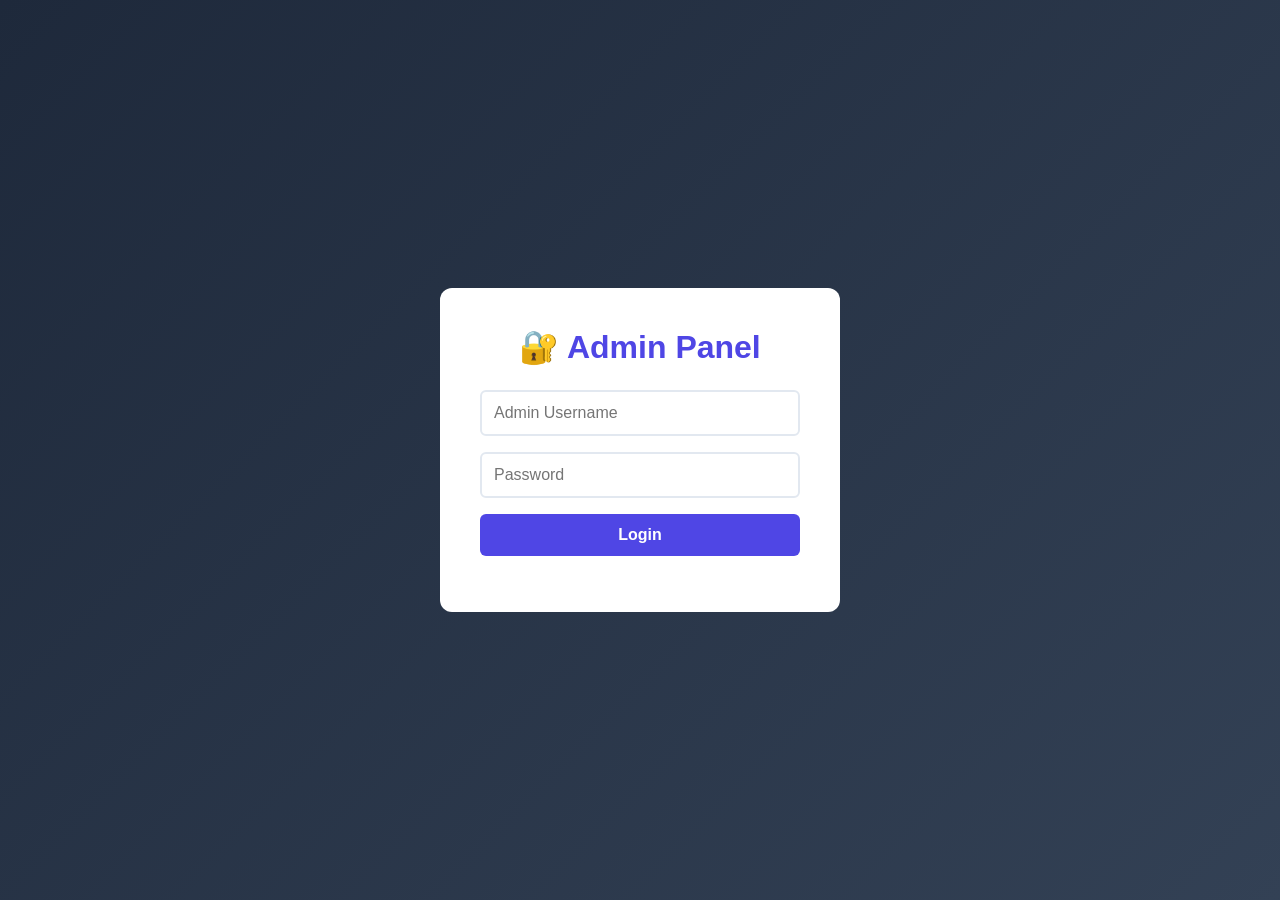
==== admin/index.html @ a1a54f3e "Initial chat system deployment" ====
<!DOCTYPE html>
<html lang="en">
<head>
    <meta charset="UTF-8">
    <meta name="viewport" content="width=device-width, initial-scale=1.0">
    <title>Admin Login - Chat System</title>
    <link rel="stylesheet" href="css/admin.css">
</head>
<body>
    <div class="admin-login-container">
        <div class="login-box">
            <h1>🔐 Admin Panel</h1>
            <form id="adminLoginForm">
                <div class="input-group">
                    <input type="text" id="admin-username" placeholder="Admin Username" required>
                </div>
                <div class="input-group">
                    <input type="password" id="admin-password" placeholder="Password" required>
                </div>
                <button type="submit" class="btn btn-primary">Login</button>
            </form>
            <div id="error-message" class="error-message"></div>
        </div>
    </div>

    <script>
        const API_URL = 'http://localhost:8000';
        
        document.getElementById('adminLoginForm').addEventListener('submit', async (e) => {
            e.preventDefault();
            const username = document.getElementById('admin-username').value;
            const password = document.getElementById('admin-password').value;
            
            try {
                const response = await fetch(`${API_URL}/api/auth/login`, {
                    method: 'POST',
                    headers: { 'Content-Type': 'application/json' },
                    body: JSON.stringify({ username, password })
                });
                
                const data = await response.json();
                
                if (response.ok && data.user.is_admin) {
                    localStorage.setItem('admin_token', data.access_token);
                    window.location.href = 'dashboard.html';
                } else {
                    document.getElementById('error-message').textContent = 
                        data.user && !data.user.is_admin ? 'Access denied: Admin only' : 'Invalid credentials';
                }
            } catch (error) {
                document.getElementById('error-message').textContent = 'Network error';
            }
        });
    </script>
</body>
</html>
---- admin/css/admin.css ----
/* Admin Panel Styles */
:root {
    --primary: #4f46e5;
    --danger: #ef4444;
    --success: #10b981;
    --bg: #f8fafc;
    --sidebar: #1e293b;
    --text: #1e293b;
    --border: #e2e8f0;
}

* { margin: 0; padding: 0; box-sizing: border-box; }

body {
    font-family: 'Segoe UI', sans-serif;
    background-color: var(--bg);
    color: var(--text);
}

/* Login */
.admin-login-container {
    display: flex;
    justify-content: center;
    align-items: center;
    height: 100vh;
    background: linear-gradient(135deg, #1e293b 0%, #334155 100%);
}

.login-box {
    background: white;
    padding: 2.5rem;
    border-radius: 12px;
    width: 100%;
    max-width: 400px;
}

.login-box h1 { margin-bottom: 1.5rem; color: var(--primary); text-align: center; }

.input-group { margin-bottom: 1rem; }
.input-group input {
    width: 100%;
    padding: 0.75rem;
    border: 2px solid var(--border);
    border-radius: 6px;
    font-size: 1rem;
}

.btn {
    width: 100%;
    padding: 0.75rem;
    border: none;
    border-radius: 6px;
    font-size: 1rem;
    cursor: pointer;
    font-weight: 600;
}

.btn-primary { background: var(--primary); color: white; }
.btn-danger { background: var(--danger); color: white; width: auto; padding: 0.5rem 1rem; }
.btn-success { background: var(--success); color: white; width: auto; padding: 0.5rem 1rem; }
.btn-logout { background: #475569; color: white; margin-top: auto; }

.error-message { color: var(--danger); margin-top: 1rem; text-align: center; }

/* Layout */
.admin-layout { display: flex; min-height: 100vh; }

.admin-sidebar {
    width: 260px;
    background: var(--sidebar);
    color: white;
    padding: 2rem 1rem;
    display: flex;
    flex-direction: column;
}

.admin-sidebar h2 { margin-bottom: 2rem; }

.nav-link {
    display: block;
    padding: 0.75rem 1rem;
    color: #94a3b8;
    text-decoration: none;
    border-radius: 6px;
    margin-bottom: 0.5rem;
    transition: all 0.2s;
}

.nav-link:hover, .nav-link.active {
    background: rgba(255,255,255,0.1);
    color: white;
}

.admin-main {
    flex: 1;
    padding: 2rem;
    overflow-y: auto;
}

.section.hidden { display: none; }

/* Stats */
.stats-grid {
    display: grid;
    grid-template-columns: repeat(auto-fit, minmax(200px, 1fr));
    gap: 1.5rem;
    margin-top: 1.5rem;
}

.stat-card {
    background: white;
    padding: 1.5rem;
    border-radius: 12px;
    box-shadow: 0 2px 4px rgba(0,0,0,0.1);
}

.stat-card h3 { color: var(--text-secondary); font-size: 0.875rem; margin-bottom: 0.5rem; }
.stat-card p { font-size: 2rem; font-weight: bold; color: var(--primary); }

/* Tables */
.table-container {
    background: white;
    border-radius: 12px;
    overflow: hidden;
    margin-top: 1.5rem;
    box-shadow: 0 2px 4px rgba(0,0,0,0.1);
}

table {
    width: 100%;
    border-collapse: collapse;
}

th, td {
    padding: 1rem;
    text-align: left;
    border-bottom: 1px solid var(--border);
}

th { background: #f1f5f9; font-weight: 600; }

tr:hover { background: #f8fafc; }

.filters {
    display: flex;
    gap: 1rem;
    margin-top: 1rem;
}

.filters input {
    padding: 0.5rem 1rem;
    border: 1px solid var(--border);
    border-radius: 6px;
    flex: 1;
}

.badge {
    padding: 0.25rem 0.75rem;
    border-radius: 12px;
    font-size: 0.75rem;
    font-weight: 600;
}

.badge-active { background: #d1fae5; color: #065f46; }
.badge-banned { background: #fee2e2; color: #991b1b; }

.actions { display: flex; gap: 0.5rem; }
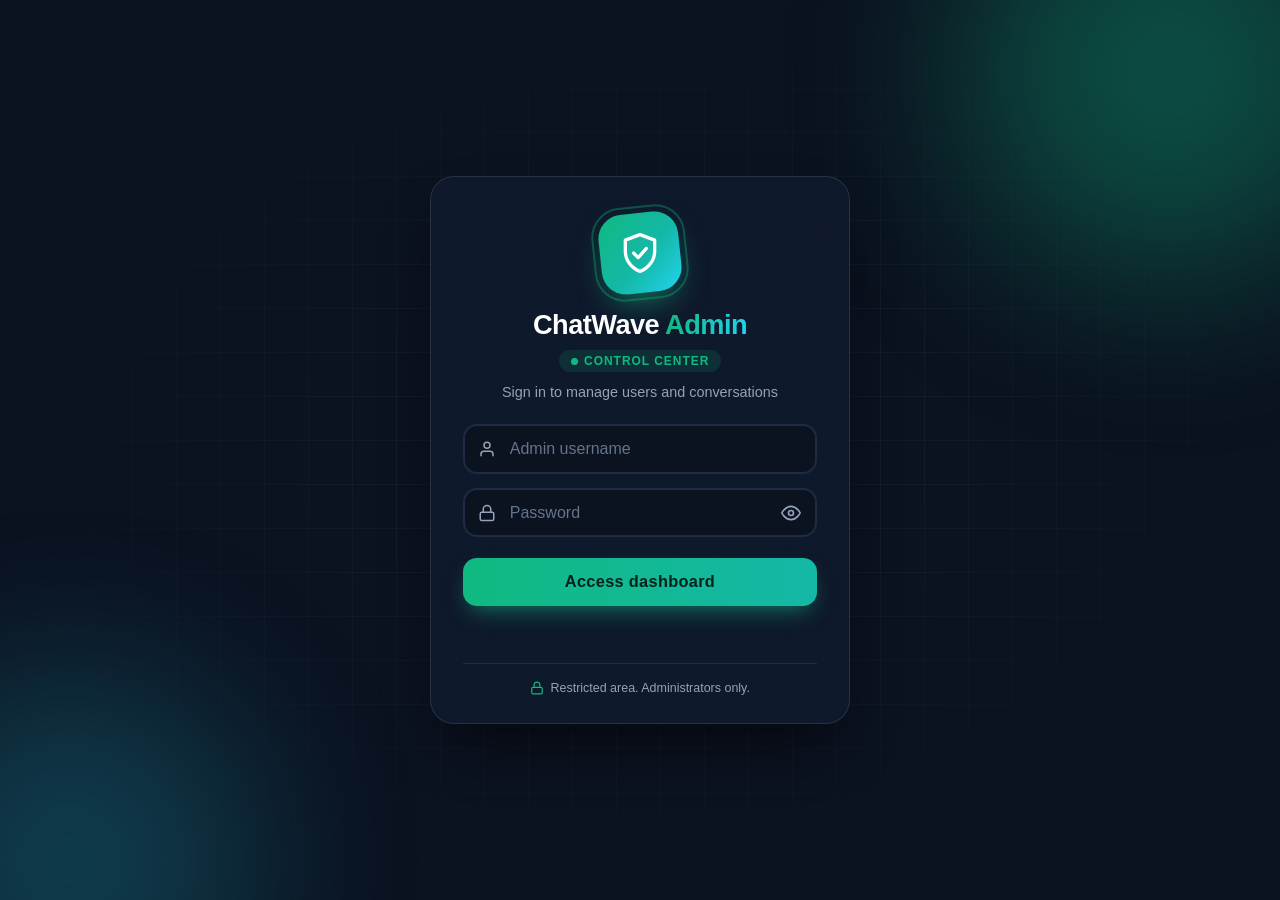
==== commit 8ebb96a6: "Restyle admin login: emerald theme" ====
--- a/admin/index.html
+++ b/admin/index.html
@@ -3,52 +3,474 @@
 <head>
     <meta charset="UTF-8">
     <meta name="viewport" content="width=device-width, initial-scale=1.0">
-    <title>Admin Login - Chat System</title>
-    <link rel="stylesheet" href="css/admin.css">
+    <title>ChatWave Admin - Sign in</title>
+    <link rel="icon" href="data:image/svg+xml,<svg xmlns='http://www.w3.org/2000/svg' viewBox='0 0 100 100'><circle cx='50' cy='50' r='50' fill='%2310b981'/><text x='50' y='68' font-size='54' text-anchor='middle'>🛡</text></svg>">
+
+    <style>
+        :root {
+            --emerald: #10b981;
+            --teal: #14b8a6;
+            --cyan: #22d3ee;
+            --slate-900: #0b1220;
+            --slate-800: #111b2e;
+            --slate-700: #1e2b42;
+            --slate-400: #94a3b8;
+            --slate-200: #e2e8f0;
+            --danger: #f87171;
+        }
+
+        * { margin: 0; padding: 0; box-sizing: border-box; }
+
+        body {
+            font-family: 'Segoe UI', Tahoma, Geneva, Verdana, sans-serif;
+            background: var(--slate-900);
+            color: var(--slate-200);
+            min-height: 100vh;
+            min-height: 100dvh;
+        }
+
+        .admin-container {
+            position: relative;
+            min-height: 100vh;
+            min-height: 100dvh;
+            display: flex;
+            padding: 1rem;
+            overflow: hidden;
+        }
+
+        /* ---------- Background ---------- */
+        .grid-bg {
+            position: fixed;
+            inset: 0;
+            background-image:
+                linear-gradient(rgba(148, 163, 184, 0.06) 1px, transparent 1px),
+                linear-gradient(90deg, rgba(148, 163, 184, 0.06) 1px, transparent 1px);
+            background-size: 44px 44px;
+            mask-image: radial-gradient(ellipse at center, #000 30%, transparent 75%);
+            -webkit-mask-image: radial-gradient(ellipse at center, #000 30%, transparent 75%);
+            pointer-events: none;
+        }
+
+        .glow {
+            position: fixed;
+            border-radius: 50%;
+            filter: blur(90px);
+            pointer-events: none;
+            animation: drift 16s ease-in-out infinite;
+        }
+        .glow-1 { width: 420px; height: 420px; background: var(--emerald); opacity: 0.35; top: -140px; right: -100px; }
+        .glow-2 { width: 380px; height: 380px; background: var(--cyan); opacity: 0.22; bottom: -150px; left: -120px; animation-delay: -6s; }
+
+        @keyframes drift {
+            0%, 100% { transform: translate(0, 0) scale(1); }
+            50%      { transform: translate(-30px, 30px) scale(1.1); }
+        }
+
+        /* ---------- Card ---------- */
+        .admin-box {
+            position: relative;
+            z-index: 1;
+            margin: auto;
+            width: 100%;
+            max-width: 420px;
+            padding: 2.25rem 2rem 1.75rem;
+            border-radius: 24px;
+            background: rgba(17, 27, 46, 0.88);
+            border: 1px solid rgba(148, 163, 184, 0.18);
+            backdrop-filter: blur(14px);
+            -webkit-backdrop-filter: blur(14px);
+            box-shadow: 0 30px 60px -20px rgba(0, 0, 0, 0.7);
+            animation: rise 0.5s ease;
+        }
+
+        @keyframes rise {
+            from { opacity: 0; transform: translateY(18px); }
+            to   { opacity: 1; transform: translateY(0); }
+        }
+
+        /* ---------- Logo ---------- */
+        .brand { text-align: center; margin-bottom: 1.5rem; }
+
+        .logo {
+            position: relative;
+            width: 80px;
+            height: 80px;
+            margin: 0 auto 1rem;
+            border-radius: 24px;
+            background: linear-gradient(135deg, var(--emerald) 0%, var(--teal) 55%, var(--cyan) 100%);
+            display: flex;
+            align-items: center;
+            justify-content: center;
+            box-shadow: 0 14px 30px -8px rgba(16, 185, 129, 0.6);
+            transform: rotate(-6deg);
+        }
+
+        .logo::after {
+            content: "";
+            position: absolute;
+            inset: -7px;
+            border-radius: 30px;
+            border: 2px solid rgba(16, 185, 129, 0.35);
+            animation: ring 2.8s ease-out infinite;
+        }
+
+        @keyframes ring {
+            0%   { transform: scale(0.94); opacity: 1; }
+            100% { transform: scale(1.22); opacity: 0; }
+        }
+
+        .logo svg { width: 44px; height: 44px; transform: rotate(6deg); }
+
+        .brand h1 {
+            font-size: 1.7rem;
+            font-weight: 800;
+            letter-spacing: -0.02em;
+            color: #fff;
+        }
+
+        .brand h1 span {
+            background: linear-gradient(90deg, var(--emerald), var(--cyan));
+            -webkit-background-clip: text;
+            background-clip: text;
+            color: transparent;
+        }
+
+        .badge {
+            display: inline-flex;
+            align-items: center;
+            gap: 0.4rem;
+            margin-top: 0.6rem;
+            padding: 0.25rem 0.75rem;
+            border-radius: 999px;
+            background: rgba(16, 185, 129, 0.14);
+            color: var(--emerald);
+            font-size: 0.75rem;
+            font-weight: 700;
+            letter-spacing: 0.08em;
+            text-transform: uppercase;
+        }
+
+        .badge::before {
+            content: "";
+            width: 7px;
+            height: 7px;
+            border-radius: 50%;
+            background: var(--emerald);
+            animation: blink 1.8s ease-in-out infinite;
+        }
+
+        @keyframes blink { 50% { opacity: 0.25; } }
+
+        .subtitle {
+            margin-top: 0.75rem;
+            font-size: 0.9rem;
+            color: var(--slate-400);
+        }
+
+        /* ---------- Inputs ---------- */
+        .field { position: relative; margin-bottom: 0.9rem; }
+
+        .field .field-icon {
+            position: absolute;
+            top: 50%;
+            left: 0.95rem;
+            transform: translateY(-50%);
+            width: 18px;
+            height: 18px;
+            color: var(--slate-400);
+            pointer-events: none;
+            transition: color 0.2s;
+        }
+
+        .field input {
+            width: 100%;
+            padding: 0.85rem 1rem 0.85rem 2.8rem;
+            border: 2px solid var(--slate-700);
+            border-radius: 14px;
+            background: var(--slate-900);
+            color: #fff;
+            font-size: 1rem;
+            transition: border-color 0.2s, box-shadow 0.2s;
+        }
+
+        .field input::placeholder { color: #64748b; }
+
+        .field input:focus {
+            outline: none;
+            border-color: var(--emerald);
+            box-shadow: 0 0 0 4px rgba(16, 185, 129, 0.18);
+        }
+
+        .field:focus-within .field-icon { color: var(--emerald); }
+
+        .field.has-toggle input { padding-right: 3rem; }
+
+        .toggle-password {
+            position: absolute;
+            top: 50%;
+            right: 0.45rem;
+            transform: translateY(-50%);
+            display: flex;
+            align-items: center;
+            justify-content: center;
+            width: 38px;
+            height: 38px;
+            border: none;
+            border-radius: 10px;
+            background: transparent;
+            color: var(--slate-400);
+            cursor: pointer;
+            transition: background-color 0.2s, color 0.2s;
+        }
+
+        .toggle-password:hover,
+        .toggle-password:focus-visible {
+            background: var(--slate-700);
+            color: var(--emerald);
+            outline: none;
+        }
+
+        .toggle-password svg { width: 20px; height: 20px; }
+        .toggle-password .icon-eye-off { display: none; }
+        .toggle-password.showing .icon-eye { display: none; }
+        .toggle-password.showing .icon-eye-off { display: block; }
+
+        /* ---------- Button ---------- */
+        .btn-login {
+            width: 100%;
+            margin-top: 0.4rem;
+            padding: 0.9rem;
+            border: none;
+            border-radius: 14px;
+            background: linear-gradient(90deg, var(--emerald) 0%, var(--teal) 100%);
+            color: #04211a;
+            font-size: 1.02rem;
+            font-weight: 800;
+            letter-spacing: 0.02em;
+            cursor: pointer;
+            box-shadow: 0 10px 22px -8px rgba(16, 185, 129, 0.65);
+            transition: transform 0.15s, filter 0.2s;
+        }
+
+        .btn-login:hover { filter: brightness(1.08); transform: translateY(-1px); }
+        .btn-login:active { transform: translateY(0); }
+        .btn-login:disabled { opacity: 0.7; cursor: wait; transform: none; }
+
+        /* ---------- Messages ---------- */
+        .message {
+            min-height: 1.3rem;
+            margin-top: 1rem;
+            text-align: center;
+            font-size: 0.875rem;
+            color: var(--danger);
+        }
+
+        .message.info { color: var(--emerald); }
+
+        .secure-note {
+            display: flex;
+            align-items: center;
+            justify-content: center;
+            gap: 0.4rem;
+            margin-top: 1.25rem;
+            padding-top: 1.1rem;
+            border-top: 1px solid var(--slate-700);
+            font-size: 0.78rem;
+            color: var(--slate-400);
+        }
+
+        .secure-note svg { width: 14px; height: 14px; color: var(--emerald); }
+
+        /* ---------- Small screens ---------- */
+        @media (max-width: 480px) {
+            .admin-box { padding: 1.75rem 1.25rem 1.5rem; border-radius: 20px; }
+            .logo { width: 70px; height: 70px; }
+            .logo svg { width: 38px; height: 38px; }
+            .brand h1 { font-size: 1.5rem; }
+            .field input { font-size: 16px; } /* stops iOS zoom on focus */
+        }
+
+        @media (prefers-reduced-motion: reduce) {
+            .glow, .logo::after, .badge::before, .admin-box { animation: none; }
+        }
+    </style>
 </head>
 <body>
-    <div class="admin-login-container">
-        <div class="login-box">
-            <h1>🔐 Admin Panel</h1>
-            <form id="adminLoginForm">
-                <div class="input-group">
-                    <input type="text" id="admin-username" placeholder="Admin Username" required>
+    <div class="admin-container">
+        <div class="grid-bg"></div>
+        <div class="glow glow-1"></div>
+        <div class="glow glow-2"></div>
+
+        <div class="admin-box">
+
+            <!-- Brand / logo -->
+            <div class="brand">
+                <div class="logo" aria-hidden="true">
+                    <svg viewBox="0 0 24 24" fill="none" stroke="white" stroke-width="1.8"
+                         stroke-linecap="round" stroke-linejoin="round">
+                        <path d="M12 2l8 3v6c0 5-3.4 9.3-8 11-4.6-1.7-8-6-8-11V5l8-3z"/>
+                        <path d="M8.5 12l2.5 2.5 4.5-5"/>
+                    </svg>
                 </div>
-                <div class="input-group">
-                    <input type="password" id="admin-password" placeholder="Password" required>
+                <h1>ChatWave <span>Admin</span></h1>
+                <div class="badge">Control Center</div>
+                <p class="subtitle">Sign in to manage users and conversations</p>
+            </div>
+
+            <!-- Login form -->
+            <form id="adminLoginForm" novalidate>
+                <div class="field">
+                    <svg class="field-icon" viewBox="0 0 24 24" fill="none" stroke="currentColor"
+                         stroke-width="2" stroke-linecap="round" stroke-linejoin="round">
+                        <path d="M20 21v-2a4 4 0 0 0-4-4H8a4 4 0 0 0-4 4v2"/><circle cx="12" cy="7" r="4"/>
+                    </svg>
+                    <input type="text" id="admin-username" placeholder="Admin username"
+                           autocomplete="username" autocapitalize="none" required>
                 </div>
-                <button type="submit" class="btn btn-primary">Login</button>
+
+                <div class="field has-toggle">
+                    <svg class="field-icon" viewBox="0 0 24 24" fill="none" stroke="currentColor"
+                         stroke-width="2" stroke-linecap="round" stroke-linejoin="round">
+                        <rect x="3" y="11" width="18" height="11" rx="2"/><path d="M7 11V7a5 5 0 0 1 10 0v4"/>
+                    </svg>
+                    <input type="password" id="admin-password" placeholder="Password"
+                           autocomplete="current-password" required>
+                    <button type="button" class="toggle-password" id="togglePassword"
+                            aria-label="Show password" aria-pressed="false">
+                        <svg class="icon-eye" viewBox="0 0 24 24" fill="none" stroke="currentColor"
+                             stroke-width="2" stroke-linecap="round" stroke-linejoin="round">
+                            <path d="M1 12s4-8 11-8 11 8 11 8-4 8-11 8-11-8-11-8z"/><circle cx="12" cy="12" r="3"/>
+                        </svg>
+                        <svg class="icon-eye-off" viewBox="0 0 24 24" fill="none" stroke="currentColor"
+                             stroke-width="2" stroke-linecap="round" stroke-linejoin="round">
+                            <path d="M17.94 17.94A10.94 10.94 0 0 1 12 20C5 20 1 12 1 12a18.5 18.5 0 0 1 5.06-5.94"/>
+                            <path d="M9.9 4.24A9.1 9.1 0 0 1 12 4c7 0 11 8 11 8a18.5 18.5 0 0 1-2.16 3.19"/>
+                            <path d="M14.12 14.12a3 3 0 1 1-4.24-4.24"/><line x1="1" y1="1" x2="23" y2="23"/>
+                        </svg>
+                    </button>
+                </div>
+
+                <button type="submit" class="btn-login" id="loginBtn">Access dashboard</button>
             </form>
-            <div id="error-message" class="error-message"></div>
+
+            <div id="message" class="message" role="alert"></div>
+
+            <div class="secure-note">
+                <svg viewBox="0 0 24 24" fill="none" stroke="currentColor" stroke-width="2"
+                     stroke-linecap="round" stroke-linejoin="round">
+                    <rect x="3" y="11" width="18" height="11" rx="2"/><path d="M7 11V7a5 5 0 0 1 10 0v4"/>
+                </svg>
+                Restricted area. Administrators only.
+            </div>
         </div>
     </div>
 
+    <!-- config.js must load first: it defines API_URL -->
+    <script src="js/config.js"></script>
+
     <script>
-        const API_URL = 'http://localhost:8000';
-        
-        document.getElementById('adminLoginForm').addEventListener('submit', async (e) => {
+        const form = document.getElementById('adminLoginForm');
+        const btn = document.getElementById('loginBtn');
+        const msg = document.getElementById('message');
+
+        function setMessage(text, type) {
+            msg.textContent = text || '';
+            msg.className = 'message' + (type === 'info' ? ' info' : '');
+        }
+
+        function formatDetail(detail, fallback) {
+            if (!detail) return fallback;
+            if (typeof detail === 'string') return detail;
+            if (Array.isArray(detail)) {
+                return detail.map(function (d) { return d.msg; }).join('; ');
+            }
+            return fallback;
+        }
+
+        // Visit index.html?logout=1 to clear a stale session
+        if (new URLSearchParams(window.location.search).get('logout') === '1') {
+            localStorage.removeItem('token');
+            localStorage.removeItem('user');
+        }
+
+        // Already signed in as an admin? Go straight to the dashboard
+        try {
+            var savedUser = JSON.parse(localStorage.getItem('user') || 'null');
+            if (localStorage.getItem('token') && savedUser && savedUser.is_admin) {
+                window.location.href = 'dashboard.html';
+            }
+        } catch (e) { /* ignore corrupt saved data */ }
+
+        // Show / hide password
+        document.getElementById('togglePassword').addEventListener('click', function () {
+            var input = document.getElementById('admin-password');
+            var show = input.type === 'password';
+            input.type = show ? 'text' : 'password';
+            this.classList.toggle('showing', show);
+            this.setAttribute('aria-pressed', show ? 'true' : 'false');
+            this.setAttribute('aria-label', show ? 'Hide password' : 'Show password');
+            input.focus();
+        });
+
+        // Sign in
+        form.addEventListener('submit', async function (e) {
             e.preventDefault();
-            const username = document.getElementById('admin-username').value;
-            const password = document.getElementById('admin-password').value;
-            
+
+            var username = document.getElementById('admin-username').value.trim();
+            var password = document.getElementById('admin-password').value;
+
+            if (!username || !password) {
+                setMessage('Enter your username and password.');
+                return;
+            }
+            if (typeof API_URL === 'undefined') {
+                setMessage('API_URL is not defined. Make sure js/config.js loads first.');
+                return;
+            }
+
+            btn.disabled = true;
+            btn.textContent = 'Signing in...';
+            setMessage('Contacting server... (it can take up to a minute if it was asleep)', 'info');
+
+            var controller = new AbortController();
+            var timer = setTimeout(function () { controller.abort(); }, 60000);
+
             try {
-                const response = await fetch(`${API_URL}/api/auth/login`, {
+                var response = await fetch(API_URL + '/api/auth/login', {
                     method: 'POST',
                     headers: { 'Content-Type': 'application/json' },
-                    body: JSON.stringify({ username, password })
+                    body: JSON.stringify({ username: username, password: password }),
+                    signal: controller.signal
                 });
-                
-                const data = await response.json();
-                
-                if (response.ok && data.user.is_admin) {
-                    localStorage.setItem('admin_token', data.access_token);
-                    window.location.href = 'dashboard.html';
+
+                var data = null;
+                try { data = await response.json(); } catch (err) { /* non-JSON reply */ }
+
+                if (!response.ok || !data || !data.access_token) {
+                    setMessage(formatDetail(data && data.detail, 'Login failed (HTTP ' + response.status + ')'));
+                    return;
+                }
+
+                if (!data.user || !data.user.is_admin) {
+                    setMessage('This account does not have administrator access.');
+                    return;
+                }
+
+                localStorage.setItem('token', data.access_token);
+                localStorage.setItem('user', JSON.stringify(data.user));
+                setMessage('Welcome back! Redirecting...', 'info');
+                window.location.href = 'dashboard.html';
+            } catch (err) {
+                console.error('Admin login error:', err);
+                if (err.name === 'AbortError') {
+                    setMessage('The server took too long to respond. Please try again.');
                 } else {
-                    document.getElementById('error-message').textContent = 
-                        data.user && !data.user.is_admin ? 'Access denied: Admin only' : 'Invalid credentials';
+                    setMessage('Cannot reach the server. Check your connection and try again.');
                 }
-            } catch (error) {
-                document.getElementById('error-message').textContent = 'Network error';
+            } finally {
+                clearTimeout(timer);
+                btn.disabled = false;
+                btn.textContent = 'Access dashboard';
             }
         });
     </script>
